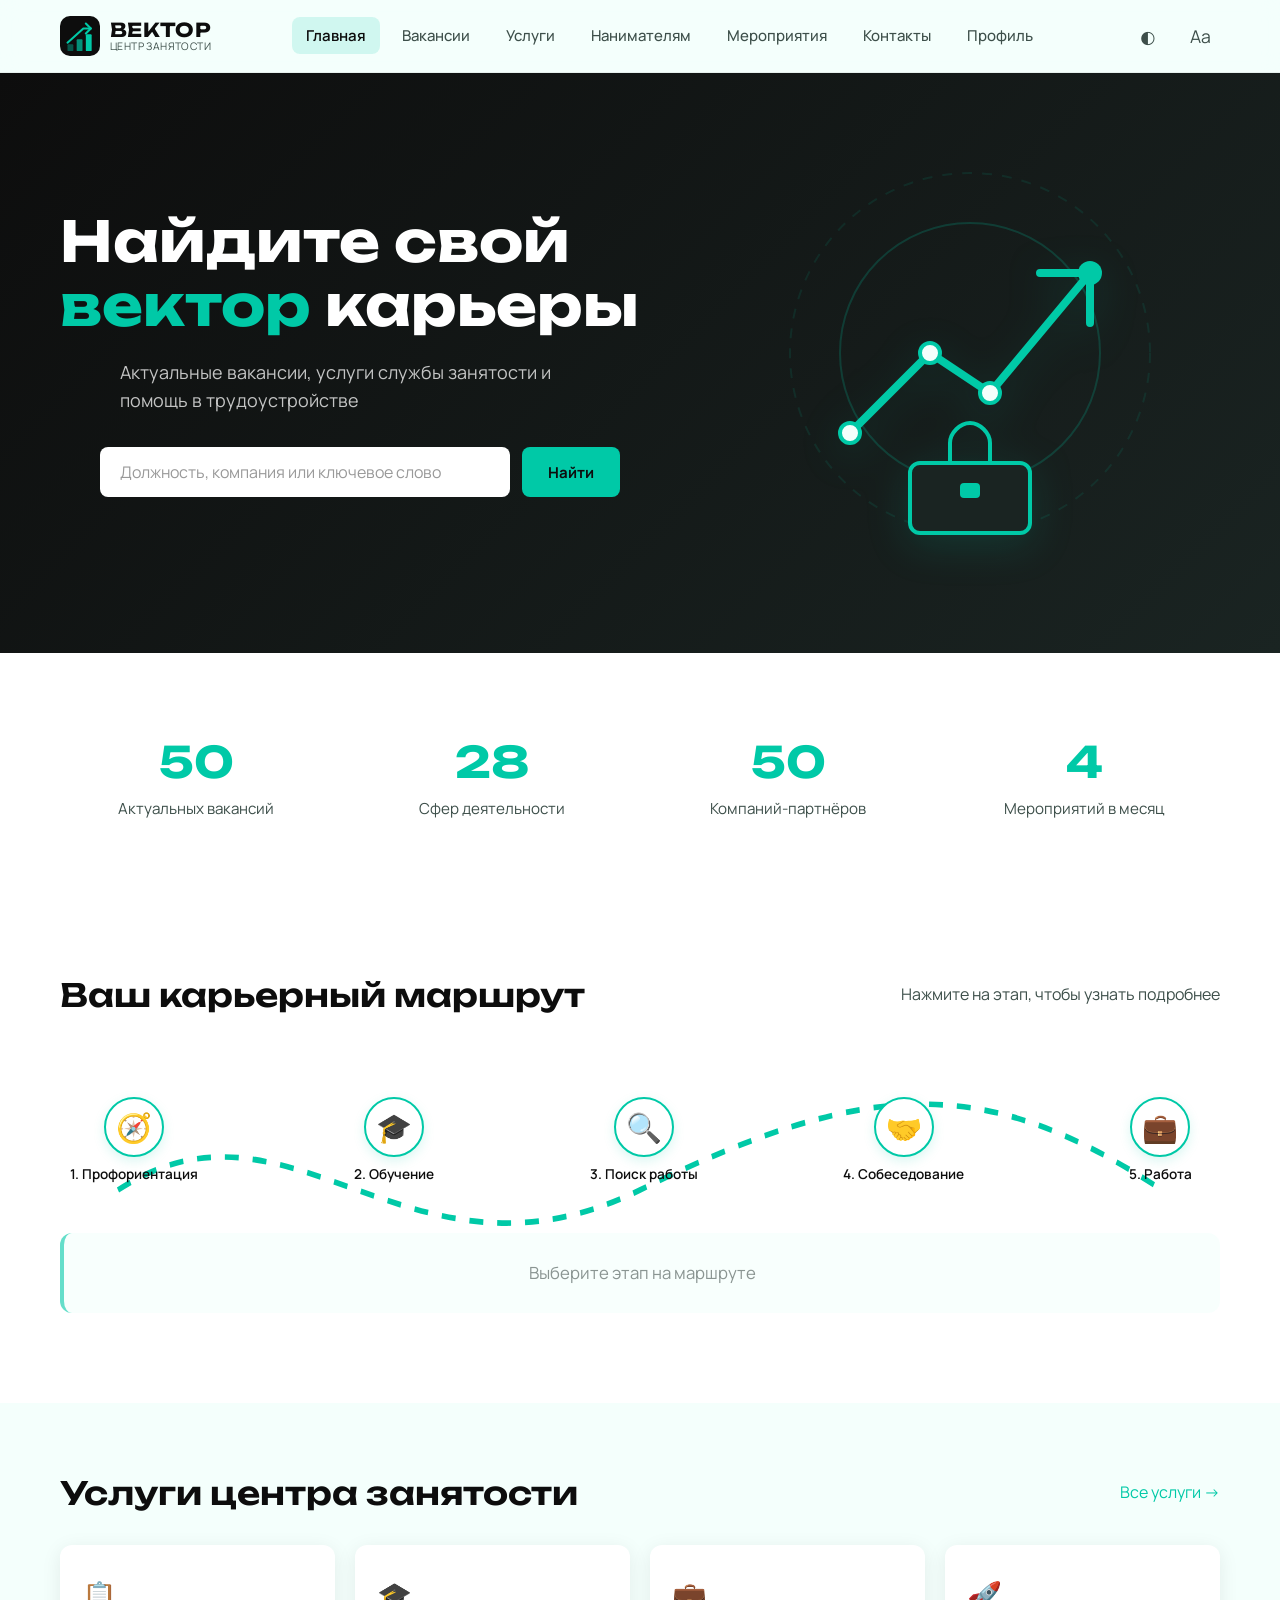
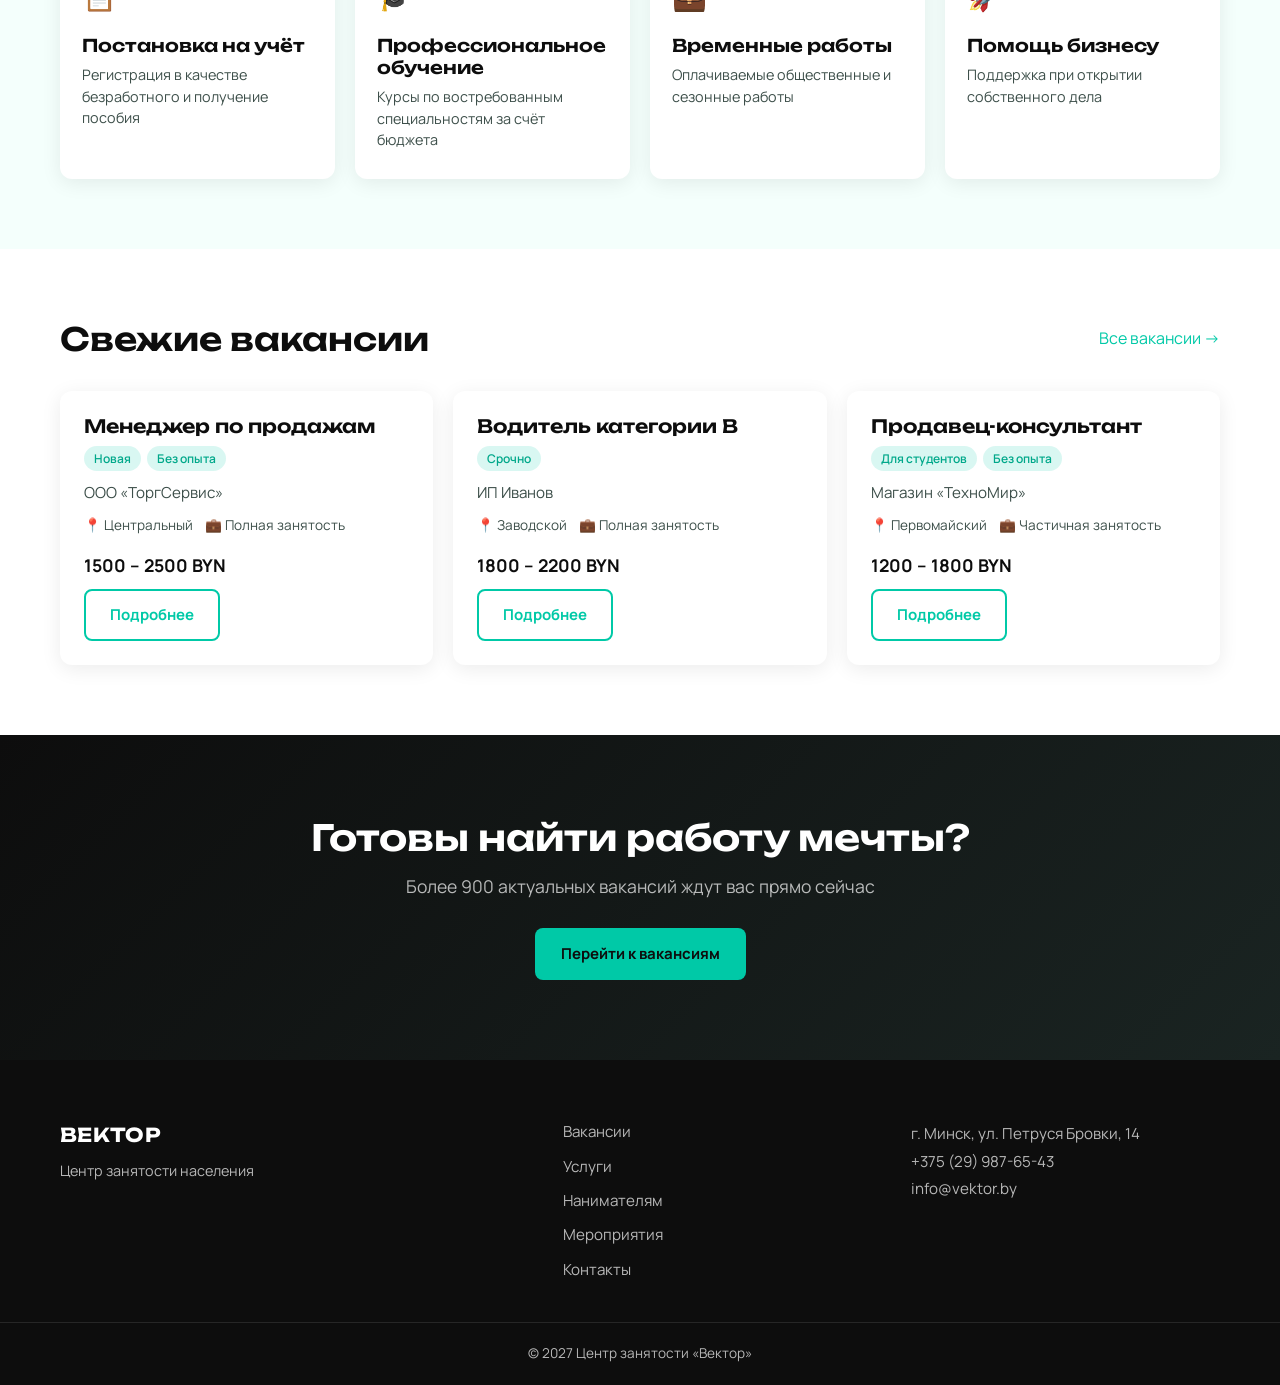
==== vector-site/index.html @ 2a785c39 "Об" ====
<!DOCTYPE html>
<html lang="ru">
<head>
  <meta charset="UTF-8">
  <meta name="viewport" content="width=device-width, initial-scale=1.0">
  <meta name="description" content="Центр занятости «Вектор» — поиск работы, услуги службы занятости, мероприятия">
  <title>Вектор — Центр занятости</title>

  <!-- Шрифты -->
  <link rel="preconnect" href="https://fonts.googleapis.com">
  <link rel="preconnect" href="https://fonts.gstatic.com" crossorigin>
  <link href="https://fonts.googleapis.com/css2?family=Manrope:wght@400;500;600;700&family=Unbounded:wght@500;600;700&display=swap" rel="stylesheet">

  <!-- Стили -->
  <link rel="stylesheet" href="../css/styles.css">

  <!-- Фавикон -->
  <link rel="icon" href="../images/favicon.svg" type="image/svg+xml">
</head>
<body>

  <!-- ===================== ШАПКА ===================== -->
  <header class="header" id="header">
    <div class="container header__inner">
      <a href="index.html" class="logo">
        <img src="../images/logo.svg" alt="Логотип центра занятости Вектор" width="40" height="40">
        <span class="logo__text">
          <span class="logo__name">ВЕКТОР</span>
          <span class="logo__desc">Центр занятости</span>
        </span>
      </a>

      <nav class="nav" id="nav">
        <ul class="nav__list">
          <li><a href="index.html" class="nav__link nav__link--active">Главная</a></li>
          <li><a href="vacancies.html" class="nav__link">Вакансии</a></li>
          <li><a href="services.html" class="nav__link">Услуги</a></li>
          <li><a href="employers.html" class="nav__link">Нанимателям</a></li>
          <li><a href="events.html" class="nav__link">Мероприятия</a></li>
          <li><a href="contacts.html" class="nav__link">Контакты</a></li>
          <li><a href="profile.html" class="nav__link">Профиль</a></li>
        </ul>
      </nav>

      <div class="header__actions">
        <button class="theme-toggle" id="themeToggle" aria-label="Переключить тему" title="Тема">
          <span class="theme-toggle__icon">◐</span>
        </button>
        <button class="a11y-toggle" id="a11yToggle" aria-label="Режим для слабовидящих" title="Для слабовидящих">
          <span>Аа</span>
        </button>
        <button class="burger" id="burger" aria-label="Открыть меню">
          <span></span><span></span><span></span>
        </button>
      </div>
    </div>
  </header>

  <!-- ===================== ГЛАВНЫЙ КОНТЕНТ ===================== -->
  <main>

    <!-- Первый экран -->
    <section class="hero">
      <div class="container hero__inner">
        <div class="hero__content">
          <h1 class="hero__title">Найдите свой<br><span class="hero__accent">вектор</span> карьеры</h1>
          <p class="hero__subtitle">Актуальные вакансии, услуги службы занятости и помощь в трудоустройстве</p>

          <form class="search-form" action="vacancies.html" method="get">
            <input 
              type="search" 
              name="q" 
              class="search-form__input" 
              placeholder="Должность, компания или ключевое слово"
              aria-label="Поиск вакансий"
            >
            <button type="submit" class="btn btn--primary search-form__btn">Найти</button>
          </form>
        </div>

         <div class="hero__visual">
          <svg class="hero__svg" viewBox="0 0 400 400" fill="none" xmlns="http://www.w3.org/2000/svg">
            <!-- Фоновая сетка (круги) -->
            <circle cx="200" cy="200" r="180" stroke="rgba(0, 201, 167, 0.1)" stroke-width="2" stroke-dasharray="10 10"/>
            <circle cx="200" cy="200" r="130" stroke="rgba(0, 201, 167, 0.2)" stroke-width="2"/>
            
            <!-- Стрелка карьерного роста -->
            <path class="hero__svg-line" d="M80 280 L160 200 L220 240 L320 120" stroke="#00C9A7" stroke-width="8" stroke-linecap="round" stroke-linejoin="round"/>
            
            <!-- Острие стрелки -->
            <path d="M270 120 L320 120 L320 170" stroke="#00C9A7" stroke-width="8" stroke-linecap="round" stroke-linejoin="round"/>
            
            <!-- Точки на графике -->
            <circle cx="80" cy="280" r="10" fill="#F4FFFC" stroke="#00C9A7" stroke-width="4"/>
            <circle cx="160" cy="200" r="10" fill="#F4FFFC" stroke="#00C9A7" stroke-width="4"/>
            <circle cx="220" cy="240" r="10" fill="#F4FFFC" stroke="#00C9A7" stroke-width="4"/>
            <circle cx="320" cy="120" r="12" fill="#00C9A7" class="hero__svg-pulse"/>

            <!-- Иконка портфеля (символ работы) -->
            <rect x="140" y="310" width="120" height="70" rx="10" fill="#1A2422" stroke="#00C9A7" stroke-width="4"/>
            <path d="M180 310 V290 C180 280 190 270 200 270 C210 270 220 280 220 290 V310" stroke="#00C9A7" stroke-width="4" stroke-linecap="round"/>
            <rect x="190" y="330" width="20" height="15" rx="4" fill="#00C9A7"/>
          </svg>
        </div>
      </div>
    </section>

        <!-- Счётчики -->
    <section class="stats">
      <div class="container">
        <div class="stats__grid">
          <div class="stats__item">
            <span class="stats__number" data-target="900">0</span>
            <span class="stats__label">Актуальных вакансий</span>
          </div>
          <div class="stats__item">
            <span class="stats__number" data-target="35">0</span>
            <span class="stats__label">Сфер деятельности</span>
          </div>
          <div class="stats__item">
            <span class="stats__number" data-target="250">0</span>
            <span class="stats__label">Компаний-партнёров</span>
          </div>
          <div class="stats__item">
            <span class="stats__number" data-target="12">0</span>
            <span class="stats__label">Мероприятий в месяц</span>
          </div>
        </div>
      </div>
    </section>

    <!-- ИНТЕРАКТИВНЫЙ КАРЬЕРНЫЙ МАРШРУТ -->
    <section class="career-path">
      <div class="container">
        <div class="section-header">
          <h2 class="section-title">Ваш карьерный маршрут</h2>
          <p class="section-subtitle">Нажмите на этап, чтобы узнать подробнее</p>
        </div>

        <div class="career-path__wrap">
          <!-- SVG-линия маршрута -->
          <svg class="career-path__svg" viewBox="0 0 1000 200" preserveAspectRatio="none">
            <path class="career-path__line" d="M 50 100 C 200 20, 300 180, 500 100 S 800 20, 950 100" 
                  stroke="#00C9A7" stroke-width="4" stroke-dasharray="12 12" fill="none"/>
          </svg>

          <!-- Этапы (кнопки) -->
          <div class="career-path__steps">
            <button class="career-step" data-step="1" data-text="Определите свои сильные стороны с помощью профессиональных консультантов.">
              <span class="career-step__icon">🧭</span>
              <span class="career-step__label">1. Профориентация</span>
            </button>
            
            <button class="career-step" data-step="2" data-text="Пройдите бесплатное обучение по востребованной профессии.">
              <span class="career-step__icon">🎓</span>
              <span class="career-step__label">2. Обучение</span>
            </button>
            
            <button class="career-step" data-step="3" data-text="Найдите подходящую вакансию и откликнитесь в один клик.">
              <span class="career-step__icon">🔍</span>
              <span class="career-step__label">3. Поиск работы</span>
            </button>
            
            <button class="career-step" data-step="4" data-text="Подготовьтесь к собеседованию с нашими специалистами.">
              <span class="career-step__icon">🤝</span>
              <span class="career-step__label">4. Собеседование</span>
            </button>
            
            <button class="career-step" data-step="5" data-text="Поздравляем! Вы успешно трудоустроены.">
              <span class="career-step__icon">💼</span>
              <span class="career-step__label">5. Работа</span>
            </button>
          </div>

          <!-- Блок подсказки -->
          <div class="career-path__tooltip" id="careerTooltip">
            <p class="career-path__tooltip-text">Выберите этап на маршруте</p>
          </div>
        </div>
      </div>
    </section>

    <!-- Услуги -->
    <section class="services-preview">
      <div class="container">
        <div class="section-header">
          <h2 class="section-title">Услуги центра занятости</h2>
          <a href="services.html" class="section-link">Все услуги →</a>
        </div>

        <div class="services-preview__grid">
          <article class="service-card">
            <div class="service-card__icon">📋</div>
            <h3 class="service-card__title">Постановка на учёт</h3>
            <p class="service-card__text">Регистрация в качестве безработного и получение пособия</p>
          </article>

          <article class="service-card">
            <div class="service-card__icon">🎓</div>
            <h3 class="service-card__title">Профессиональное обучение</h3>
            <p class="service-card__text">Курсы по востребованным специальностям за счёт бюджета</p>
          </article>

          <article class="service-card">
            <div class="service-card__icon">💼</div>
            <h3 class="service-card__title">Временные работы</h3>
            <p class="service-card__text">Оплачиваемые общественные и сезонные работы</p>
          </article>

          <article class="service-card">
            <div class="service-card__icon">🚀</div>
            <h3 class="service-card__title">Помощь бизнесу</h3>
            <p class="service-card__text">Поддержка при открытии собственного дела</p>
          </article>
        </div>
      </div>
    </section>

    <!-- Свежие вакансии -->
    <section class="vacancies-preview">
      <div class="container">
        <div class="section-header">
          <h2 class="section-title">Свежие вакансии</h2>
          <a href="vacancies.html" class="section-link">Все вакансии →</a>
        </div>

        <div class="vacancies-preview__grid" id="latestVacancies">
          <p class="vacancies-preview__loading">Загрузка вакансий...</p>
        </div>
      </div>
    </section>

        <!-- Призыв к действию -->
    <section class="cta">
      <div class="container cta__inner">
        <h2 class="cta__title">Готовы найти работу мечты?</h2>
        <p class="cta__text">Более 900 актуальных вакансий ждут вас прямо сейчас</p>
        <a href="vacancies.html" class="btn btn--primary">Перейти к вакансиям</a>
      </div>
    </section>

  </main>

  <!-- ===================== ПОДВАЛ ===================== -->
  <footer class="footer">
    <div class="container footer__inner">
      <div class="footer__brand">
        <a href="index.html" class="logo logo--footer">
          <span class="logo__name">ВЕКТОР</span>
        </a>
        <p class="footer__text">Центр занятости населения</p>
      </div>

      <div class="footer__nav">
        <a href="vacancies.html">Вакансии</a>
        <a href="services.html">Услуги</a>
        <a href="employers.html">Нанимателям</a>
        <a href="events.html">Мероприятия</a>
        <a href="contacts.html">Контакты</a>
      </div>

      <div class="footer__contacts">
        <p>г. Минск, ул. Петруся Бровки, 14</p>
        <p>+375 (29) 987-65-43</p>
        <p>info@vektor.by</p>
      </div>
    </div>
    <div class="footer__bottom">
      <div class="container">
        <p>© 2027 Центр занятости «Вектор»</p>
      </div>
    </div>
  </footer>

  <script src="../js/theme.js"></script>
  <script src="../js/main.js"></script>
</body>
</html>
---- css/styles.css ----
*,
*::before,
*::after {
  box-sizing: border-box;
  margin: 0;
  padding: 0;
}

html {
  font-size: 16px;
  scroll-behavior: smooth;
}
html[data-a11y=true] {
  font-size: 18px;
}

body {
  font-family: "Manrope", system-ui, -apple-system, sans-serif;
  font-size: 1rem;
  line-height: 1.6;
  color: #0D0D0D;
  background-color: #F4FFFC;
  min-height: 100vh;
  transition: background-color 0.25s ease, color 0.25s ease;
}

img,
svg {
  max-width: 100%;
  display: block;
}

a {
  color: #00C9A7;
  text-decoration: none;
  transition: color 0.25s ease;
}
a:hover {
  color: #00A88A;
}

ul, ol {
  list-style: none;
}

button {
  font-family: inherit;
  cursor: pointer;
  border: none;
  background: none;
}

input,
textarea,
select {
  font-family: inherit;
  font-size: 1rem;
}

h1, h2, h3, h4 {
  font-family: "Unbounded", system-ui, sans-serif;
  line-height: 1.25;
  font-weight: 600;
}

.container {
  width: 100%;
  max-width: 1200px;
  margin: 0 auto;
  padding: 0 20px;
}

.visually-hidden {
  position: absolute;
  width: 1px;
  height: 1px;
  padding: 0;
  margin: -1px;
  overflow: hidden;
  clip: rect(0, 0, 0, 0);
  white-space: nowrap;
  border: 0;
}

.container {
  width: 100%;
  max-width: 1200px;
  margin: 0 auto;
  padding: 0 20px;
}

.section-header {
  display: flex;
  justify-content: space-between;
  align-items: center;
  margin-bottom: 32px;
  gap: 16px;
  flex-wrap: wrap;
}

.section-title {
  font-size: clamp(1.5rem, 1.2rem + 1vw, 2rem);
  font-weight: 600;
}

.section-subtitle {
  color: #3D4F4A;
  font-size: 1rem;
}

.stats__grid {
  display: grid;
  grid-template-columns: repeat(4, 1fr);
  gap: 24px;
}

.services-preview__grid {
  display: grid;
  grid-template-columns: repeat(4, 1fr);
  gap: 20px;
}

.vacancies-preview__grid {
  display: grid;
  grid-template-columns: repeat(3, 1fr);
  gap: 20px;
}

.vacancies-page__layout {
  display: grid;
  grid-template-columns: 280px 1fr;
  gap: 40px;
  align-items: start;
}

.vacancies-list__grid {
  display: grid;
  grid-template-columns: 1fr;
  gap: 16px;
}

.employers-page__grid {
  display: grid;
  grid-template-columns: 1fr 1fr;
  gap: 50px;
  align-items: start;
}

.events-grid {
  display: grid;
  grid-template-columns: repeat(auto-fill, minmax(320px, 1fr));
  gap: 20px;
}

.contacts-page__grid {
  display: grid;
  grid-template-columns: 1fr 1fr;
  gap: 50px;
  align-items: start;
  margin-bottom: 60px;
}

.hero__inner {
  display: grid;
  grid-template-columns: 1.2fr 1fr;
  gap: 60px;
  align-items: center;
}

.footer__inner {
  display: grid;
  grid-template-columns: 1.5fr 1fr 1fr;
  gap: 40px;
  padding-bottom: 40px;
}

@media (max-width: 1023px) {
  .hero__inner {
    grid-template-columns: 1fr;
    text-align: center;
  }
  .footer__inner {
    grid-template-columns: 1fr;
    gap: 30px;
  }
  .stats__grid {
    grid-template-columns: repeat(2, 1fr);
  }
  .services-preview__grid {
    grid-template-columns: repeat(2, 1fr);
  }
  .vacancies-preview__grid {
    grid-template-columns: 1fr;
  }
  .vacancies-page__layout {
    grid-template-columns: 1fr;
  }
  .employers-page__grid {
    grid-template-columns: 1fr;
  }
  .contacts-page__grid {
    grid-template-columns: 1fr;
    gap: 40px;
  }
}
@media (max-width: 479px) {
  .stats__grid {
    grid-template-columns: 1fr;
  }
  .services-preview__grid {
    grid-template-columns: 1fr;
  }
}
.btn {
  display: inline-flex;
  align-items: center;
  justify-content: center;
  gap: 8px;
  padding: 12px 24px;
  font-weight: 700;
  font-size: 0.9375rem;
  border-radius: 8px;
  transition: all 0.25s ease;
  cursor: pointer;
  border: 2px solid transparent;
}
.btn--primary {
  background-color: #00C9A7;
  color: #0D0D0D;
}
.btn--primary:hover {
  background-color: #00A88A;
  transform: translateY(-2px);
  box-shadow: 0 6px 16px rgba(0, 201, 167, 0.3);
}
.btn--secondary {
  background-color: transparent;
  border-color: #00C9A7;
  color: #00C9A7;
}
.btn--secondary:hover {
  background-color: #00C9A7;
  color: #0D0D0D;
}

.logo {
  display: flex;
  align-items: center;
  gap: 10px;
  color: inherit;
  text-decoration: none;
}
.logo img {
  width: 40px;
  height: 40px;
  flex-shrink: 0;
}
.logo__text {
  display: flex;
  flex-direction: column;
  line-height: 1.15;
}
.logo__name {
  font-family: "Unbounded", system-ui, sans-serif;
  font-weight: 700;
  font-size: 1.2rem;
  letter-spacing: 0.3px;
  color: #0D0D0D;
}
.logo__desc {
  font-size: 0.65rem;
  color: #3D4F4A;
  text-transform: uppercase;
  letter-spacing: 0.4px;
}
.logo--footer .logo__name {
  color: #FFFFFF;
}

.header {
  position: sticky;
  top: 0;
  z-index: 100;
  background-color: rgba(244, 255, 252, 0.92);
  backdrop-filter: blur(12px);
  border-bottom: 1px solid rgba(0, 0, 0, 0.06);
  transition: background-color 0.25s ease;
}
.header__inner {
  display: flex;
  align-items: center;
  justify-content: space-between;
  height: 72px;
  gap: 24px;
}
.header__actions {
  display: flex;
  align-items: center;
  gap: 12px;
}

.nav__list {
  display: flex;
  gap: 8px;
}
.nav__link {
  padding: 8px 14px;
  font-weight: 500;
  font-size: 0.9375rem;
  color: #3D4F4A;
  border-radius: 8px;
  transition: all 0.25s ease;
}
.nav__link:hover {
  color: #0D0D0D;
  background-color: rgba(0, 201, 167, 0.1);
}
.nav__link--active {
  color: #0D0D0D;
  font-weight: 600;
  background-color: rgba(0, 201, 167, 0.15);
}

.theme-toggle,
.a11y-toggle {
  width: 40px;
  height: 40px;
  display: flex;
  align-items: center;
  justify-content: center;
  border-radius: 50%;
  font-size: 1.1rem;
  color: #3D4F4A;
  transition: all 0.25s ease;
}
.theme-toggle:hover,
.a11y-toggle:hover {
  background-color: rgba(0, 201, 167, 0.15);
  color: #0D0D0D;
}

.a11y-toggle--active {
  background-color: #00C9A7;
  color: #0D0D0D;
}

.burger {
  display: none;
  flex-direction: column;
  justify-content: center;
  gap: 5px;
  width: 40px;
  height: 40px;
  padding: 8px;
}
.burger span {
  display: block;
  height: 2px;
  background-color: #0D0D0D;
  border-radius: 2px;
  transition: all 0.25s ease;
}
.burger--active span:nth-child(1) {
  transform: translateY(7px) rotate(45deg);
}
.burger--active span:nth-child(2) {
  opacity: 0;
}
.burger--active span:nth-child(3) {
  transform: translateY(-7px) rotate(-45deg);
}

.hero {
  background: linear-gradient(135deg, #0D0D0D 0%, #1a2422 100%);
  color: #FFFFFF;
  padding: 80px 0 100px;
  min-height: 520px;
  display: flex;
  align-items: center;
}
.hero__title {
  font-size: clamp(2.2rem, 1.2rem + 3vw, 3.5rem);
  font-weight: 700;
  line-height: 1.15;
  margin-bottom: 20px;
}
.hero__accent {
  color: #00C9A7;
}
.hero__subtitle {
  font-size: 1.125rem;
  color: rgba(255, 255, 255, 0.75);
  margin-bottom: 32px;
  max-width: 480px;
  margin-left: auto;
  margin-right: auto;
}
.hero__visual {
  display: flex;
  justify-content: center;
  align-items: center;
}
.hero__placeholder {
  width: 280px;
  height: 280px;
  border: 2px dashed rgba(0, 201, 167, 0.4);
  border-radius: 24px;
  display: flex;
  align-items: center;
  justify-content: center;
  color: #00C9A7;
  font-family: "Unbounded", system-ui, sans-serif;
  font-size: 1.5rem;
}
.hero__visual {
  display: flex;
  justify-content: center;
  align-items: center;
}
.hero__svg {
  width: 100%;
  max-width: 400px;
  height: auto;
  filter: drop-shadow(0 10px 20px rgba(0, 201, 167, 0.15));
}
.hero__svg-line {
  stroke-dasharray: 500;
  stroke-dashoffset: 500;
  animation: drawLine 2s ease-out forwards;
}
@keyframes drawLine {
  to {
    stroke-dashoffset: 0;
  }
}
.hero__svg-pulse {
  animation: pulseDot 2s infinite;
}
@keyframes pulseDot {
  0% {
    transform: scale(1);
    opacity: 1;
  }
  50% {
    transform: scale(1.5);
    opacity: 0.5;
  }
  100% {
    transform: scale(1);
    opacity: 1;
  }
}

.search-form {
  display: flex;
  gap: 12px;
  max-width: 520px;
  margin: 0 auto;
}
.search-form__input {
  flex: 1;
  padding: 14px 20px;
  border: none;
  border-radius: 8px;
  font-size: 1rem;
  background: #FFFFFF;
  color: #0D0D0D;
}
.search-form__input::-moz-placeholder {
  color: #999;
}
.search-form__input::placeholder {
  color: #999;
}
.search-form__input:focus {
  outline: 3px solid #00C9A7;
  outline-offset: 2px;
}
.search-form__btn {
  flex-shrink: 0;
}

.stats {
  padding: 60px 0;
  background: #FFFFFF;
}
.stats__item {
  text-align: center;
  padding: 24px 16px;
}
.stats__number {
  display: block;
  font-family: "Unbounded", system-ui, sans-serif;
  font-size: clamp(2rem, 1.5rem + 1.5vw, 2.75rem);
  font-weight: 700;
  color: #00C9A7;
  line-height: 1.2;
}
.stats__label {
  display: block;
  margin-top: 8px;
  font-size: 0.95rem;
  color: #3D4F4A;
}

.career-path {
  padding: 70px 0;
  background: #FFFFFF;
}
.career-path__wrap {
  position: relative;
  padding: 40px 0 20px;
}
.career-path__svg {
  position: absolute;
  top: 0;
  left: 0;
  width: 100%;
  height: 100%;
  z-index: 1;
  pointer-events: none;
}
.career-path__line {
  stroke-dasharray: 12 12;
  animation: dash 20s linear infinite;
}
@keyframes dash {
  to {
    stroke-dashoffset: -1000;
  }
}
.career-path__steps {
  display: flex;
  justify-content: space-between;
  align-items: center;
  position: relative;
  z-index: 2;
  gap: 10px;
}
.career-path__tooltip {
  margin-top: 40px;
  text-align: center;
  padding: 20px;
  background: #F4FFFC;
  border-radius: 12px;
  border-left: 4px solid #00C9A7;
  min-height: 80px;
  display: flex;
  align-items: center;
  justify-content: center;
  transition: all 0.25s ease;
  opacity: 0.6;
}
.career-path__tooltip--visible {
  opacity: 1;
  background: rgba(0, 201, 167, 0.1);
  border-left-color: #00A88A;
}
.career-path__tooltip-text {
  font-size: 1.05rem;
  color: #3D4F4A;
  max-width: 600px;
  margin: 0 auto;
}

.career-step {
  display: flex;
  flex-direction: column;
  align-items: center;
  gap: 8px;
  background: transparent;
  border: none;
  cursor: pointer;
  transition: transform 0.25s ease;
  padding: 10px;
  border-radius: 12px;
  min-width: 120px;
}
.career-step:hover {
  transform: translateY(-5px);
}
.career-step__icon {
  width: 60px;
  height: 60px;
  display: flex;
  align-items: center;
  justify-content: center;
  font-size: 1.8rem;
  background: #FFFFFF;
  border: 2px solid #00C9A7;
  border-radius: 50%;
  transition: all 0.25s ease;
  box-shadow: 0 4px 12px rgba(0, 201, 167, 0.15);
}
.career-step__label {
  font-size: 0.85rem;
  font-weight: 600;
  color: #0D0D0D;
  text-align: center;
  transition: color 0.25s ease;
}
.career-step--active .career-step__icon {
  background: #00C9A7;
  color: #0D0D0D;
  transform: scale(1.1);
  box-shadow: 0 6px 20px rgba(0, 201, 167, 0.4);
}
.career-step--active .career-step__label {
  color: #00A88A;
}

.services-preview {
  padding: 70px 0;
}

.service-card {
  background: #FFFFFF;
  border-radius: 12px;
  padding: 28px 22px;
  box-shadow: 0 4px 20px rgba(0, 0, 0, 0.08);
  transition: transform 0.25s ease, box-shadow 0.25s ease;
}
.service-card:hover {
  transform: translateY(-4px);
  box-shadow: 0 12px 28px rgba(0, 0, 0, 0.1);
}
.service-card__icon {
  font-size: 1.75rem;
  margin-bottom: 16px;
}
.service-card__title {
  font-size: 1.1rem;
  margin-bottom: 8px;
}
.service-card__text {
  font-size: 0.9rem;
  color: #3D4F4A;
  line-height: 1.5;
}

.vacancies-preview {
  padding: 70px 0;
  background: #FFFFFF;
}

.vacancies-preview__loading {
  grid-column: 1/-1;
  text-align: center;
  color: #3D4F4A;
  padding: 40px 0;
}

.cta {
  padding: 80px 0;
  background: linear-gradient(135deg, #0D0D0D 0%, #1a2422 100%);
  color: #FFFFFF;
  text-align: center;
}
.cta__title {
  font-size: clamp(1.6rem, 1.2rem + 1.5vw, 2.25rem);
  margin-bottom: 12px;
}
.cta__text {
  color: rgba(255, 255, 255, 0.7);
  margin-bottom: 28px;
  font-size: 1.1rem;
}

.footer {
  background-color: #0D0D0D;
  color: rgba(255, 255, 255, 0.7);
  padding-top: 60px;
}
.footer__text {
  margin-top: 8px;
  font-size: 0.9rem;
}
.footer__nav {
  display: flex;
  flex-direction: column;
  gap: 10px;
}
.footer__nav a {
  color: rgba(255, 255, 255, 0.7);
  font-size: 0.95rem;
}
.footer__nav a:hover {
  color: #00C9A7;
}
.footer__contacts {
  font-size: 0.95rem;
  line-height: 1.8;
}
.footer__bottom {
  border-top: 1px solid rgba(255, 255, 255, 0.1);
  padding: 20px 0;
  font-size: 0.85rem;
  text-align: center;
}

.vacancy-card {
  background: #FFFFFF;
  border-radius: 12px;
  padding: 24px;
  box-shadow: 0 4px 20px rgba(0, 0, 0, 0.08);
  display: flex;
  flex-direction: column;
  gap: 10px;
  transition: transform 0.25s ease, box-shadow 0.25s ease;
}
.vacancy-card:hover {
  transform: translateY(-4px);
  box-shadow: 0 12px 28px rgba(0, 0, 0, 0.1);
}
.vacancy-card__header {
  display: flex;
  flex-direction: column;
  gap: 8px;
}
.vacancy-card__title {
  font-size: 1.15rem;
  font-weight: 600;
}
.vacancy-card__tags {
  display: flex;
  flex-wrap: wrap;
  gap: 6px;
}
.vacancy-card__info {
  display: flex;
  gap: 12px;
  align-items: center;
}
.vacancy-card__fav-btn {
  font-size: 1.2rem;
  cursor: pointer;
  transition: transform 0.2s ease;
}
.vacancy-card__fav-btn:hover {
  transform: scale(1.2);
}
.vacancy-card__actions {
  margin-top: 12px;
  display: flex;
  gap: 10px;
}
.vacancy-card__apply {
  width: 100%;
}
.vacancy-card__tag {
  font-size: 0.75rem;
  font-weight: 600;
  padding: 3px 10px;
  border-radius: 20px;
  background: rgba(0, 201, 167, 0.15);
  color: #00A88A;
}
.vacancy-card__company {
  font-size: 0.95rem;
  color: #3D4F4A;
}
.vacancy-card__meta {
  display: flex;
  flex-wrap: wrap;
  gap: 12px;
  font-size: 0.85rem;
  color: #3D4F4A;
}
.vacancy-card__salary {
  font-weight: 700;
  font-size: 1.1rem;
  color: #0D0D0D;
  margin-top: 4px;
}
.vacancy-card__desc {
  font-size: 0.9rem;
  color: #3D4F4A;
  line-height: 1.5;
  margin-top: 4px;
}
.vacancy-card__btn {
  margin-top: auto;
  align-self: flex-start;
}
.vacancy-card__footer {
  display: flex;
  justify-content: space-between;
  align-items: center;
  margin-top: 12px;
  padding-top: 12px;
  border-top: 1px solid rgba(0, 0, 0, 0.05);
  font-size: 0.8rem;
  color: #3D4F4A;
}
.vacancy-card__date {
  font-weight: 500;
}
.vacancy-card__views {
  display: flex;
  align-items: center;
  gap: 4px;
}

.page-hero {
  background: linear-gradient(135deg, #0D0D0D 0%, #1a2422 100%);
  color: #FFFFFF;
  padding: 50px 0;
}
.page-hero__title {
  font-size: clamp(1.8rem, 1.3rem + 1.5vw, 2.5rem);
  margin-bottom: 8px;
}
.page-hero__subtitle {
  color: rgba(255, 255, 255, 0.7);
  font-size: 1.05rem;
}

.vacancies-page {
  padding: 50px 0 80px;
}

.filters {
  background: #FFFFFF;
  border-radius: 12px;
  padding: 24px;
  box-shadow: 0 4px 20px rgba(0, 0, 0, 0.08);
  position: sticky;
  top: 90px;
}
.filters__title {
  font-size: 1.15rem;
  margin-bottom: 20px;
}
.filters__group {
  margin-bottom: 18px;
}
.filters__label {
  display: block;
  font-size: 0.85rem;
  font-weight: 600;
  margin-bottom: 6px;
  color: #3D4F4A;
}
.filters__input, .filters__select {
  width: 100%;
  padding: 10px 14px;
  border: 1px solid #ddd;
  border-radius: 8px;
  background: #F4FFFC;
  color: #0D0D0D;
  transition: border-color 0.25s ease;
}
.filters__input:focus, .filters__select:focus {
  outline: none;
  border-color: #00C9A7;
}
.filters__reset {
  width: 100%;
  margin-top: 10px;
}

.vacancies-list__header {
  margin-bottom: 20px;
}

.vacancies-list__count {
  font-size: 0.95rem;
  color: #3D4F4A;
}

.services-page {
  padding: 50px 0 80px;
}

.service-accordion {
  background: #FFFFFF;
  border-radius: 12px;
  box-shadow: 0 4px 20px rgba(0, 0, 0, 0.08);
  margin-bottom: 16px;
  overflow: hidden;
}
.service-accordion__summary {
  display: grid;
  grid-template-columns: auto 1fr;
  grid-template-rows: auto auto;
  gap: 4px 16px;
  padding: 22px 24px;
  cursor: pointer;
  list-style: none;
  align-items: center;
}
.service-accordion__summary::-webkit-details-marker {
  display: none;
}
.service-accordion__icon {
  grid-row: 1/3;
  font-size: 1.8rem;
}
.service-accordion__title {
  font-family: "Unbounded", system-ui, sans-serif;
  font-weight: 600;
  font-size: 1.1rem;
}
.service-accordion__short {
  font-size: 0.9rem;
  color: #3D4F4A;
}
.service-accordion__body {
  padding: 0 24px 22px 70px;
  color: #3D4F4A;
  line-height: 1.6;
}
.service-accordion[open] {
  border: 1px solid rgba(0, 201, 167, 0.3);
}

.employers-page {
  padding: 50px 0 80px;
}

.steps {
  margin-top: 28px;
  display: flex;
  flex-direction: column;
  gap: 24px;
}
.steps__item {
  display: flex;
  gap: 16px;
  align-items: flex-start;
}
.steps__num {
  flex-shrink: 0;
  width: 36px;
  height: 36px;
  background: #00C9A7;
  color: #0D0D0D;
  font-weight: 700;
  font-size: 1rem;
  border-radius: 50%;
  display: flex;
  align-items: center;
  justify-content: center;
}
.steps h3 {
  font-size: 1.05rem;
  margin-bottom: 4px;
}
.steps p {
  font-size: 0.9rem;
  color: #3D4F4A;
}

.form {
  background: #FFFFFF;
  padding: 28px;
  border-radius: 12px;
  box-shadow: 0 4px 20px rgba(0, 0, 0, 0.08);
}
.form__group {
  margin-bottom: 18px;
}
.form__row {
  display: grid;
  grid-template-columns: 1fr 1fr;
  gap: 16px;
}
.form__label {
  display: block;
  font-size: 0.85rem;
  font-weight: 600;
  margin-bottom: 6px;
  color: #3D4F4A;
}
.form__input, .form__textarea {
  width: 100%;
  padding: 12px 14px;
  border: 1px solid #ddd;
  border-radius: 8px;
  background: #F4FFFC;
  color: #0D0D0D;
  transition: border-color 0.25s ease;
}
.form__input:focus, .form__textarea:focus {
  outline: none;
  border-color: #00C9A7;
}
.form__textarea {
  resize: vertical;
  min-height: 100px;
}
.form__submit {
  width: 100%;
  margin-top: 8px;
}
.form__note {
  margin-top: 12px;
  font-size: 0.8rem;
  color: #3D4F4A;
}

.form__error {
  display: block;
  margin-top: 5px;
  font-size: 0.8rem;
  color: #e74c3c;
}

.form__input--error {
  border-color: #e74c3c !important;
  background-color: #fdf2f2;
}

.events-page {
  padding: 50px 0 80px;
}

.events-filters {
  display: flex;
  align-items: center;
  gap: 16px;
  margin-bottom: 30px;
  background: #FFFFFF;
  padding: 16px 24px;
  border-radius: 12px;
  box-shadow: 0 4px 20px rgba(0, 0, 0, 0.08);
}
.events-filters .filters__label {
  margin-bottom: 0;
  white-space: nowrap;
}
.events-filters .filters__select {
  max-width: 300px;
}

.event-card {
  background: #FFFFFF;
  border-radius: 12px;
  padding: 24px;
  box-shadow: 0 4px 20px rgba(0, 0, 0, 0.08);
  display: flex;
  flex-direction: column;
  gap: 10px;
  transition: transform 0.25s ease, box-shadow 0.25s ease;
  border-left: 4px solid #00C9A7;
}
.event-card:hover {
  transform: translateY(-4px);
  box-shadow: 0 12px 28px rgba(0, 0, 0, 0.1);
}
.event-card__header {
  display: flex;
  justify-content: space-between;
  align-items: center;
  margin-bottom: 8px;
}
.event-card__type {
  font-size: 0.75rem;
  font-weight: 700;
  padding: 4px 12px;
  border-radius: 20px;
  background: rgba(0, 201, 167, 0.15);
  color: #00A88A;
  text-transform: uppercase;
  letter-spacing: 0.5px;
}
.event-card__date {
  font-size: 0.9rem;
  font-weight: 600;
  color: #0D0D0D;
}
.event-card__title {
  font-size: 1.15rem;
  font-weight: 600;
  line-height: 1.3;
  margin-bottom: 4px;
}
.event-card__time, .event-card__location {
  font-size: 0.9rem;
  color: #3D4F4A;
  display: flex;
  align-items: center;
  gap: 6px;
}
.event-card__desc {
  font-size: 0.9rem;
  color: #3D4F4A;
  margin-top: 8px;
  line-height: 1.5;
}

.contacts-page {
  padding: 50px 0 80px;
}

.work-status {
  display: inline-flex;
  align-items: center;
  gap: 10px;
  padding: 12px 20px;
  border-radius: 50px;
  border: 1px solid transparent;
  margin-bottom: 30px;
  font-weight: 600;
  font-size: 0.95rem;
  transition: all 0.25s ease;
}
.work-status__dot {
  width: 10px;
  height: 10px;
  border-radius: 50%;
  background-color: #999;
  transition: all 0.25s ease;
}

.contact-block {
  margin-bottom: 28px;
}
.contact-block h2 {
  font-size: 1.2rem;
  margin-bottom: 12px;
  color: #0D0D0D;
}
.contact-block p {
  margin-bottom: 6px;
  color: #3D4F4A;
}
.contact-block a {
  font-weight: 600;
}

.schedule-list {
  display: flex;
  flex-direction: column;
  gap: 8px;
}
.schedule-list li {
  display: flex;
  justify-content: space-between;
  max-width: 350px;
  padding-bottom: 8px;
  border-bottom: 1px dashed rgba(0, 0, 0, 0.1);
  color: #3D4F4A;
}
.schedule-list li span {
  font-weight: 500;
}

.contacts-form__desc {
  color: #3D4F4A;
  margin-bottom: 20px;
  font-size: 0.95rem;
}

.contacts-map {
  margin-top: 20px;
}
.contacts-map h2 {
  margin-bottom: 20px;
}
.contacts-map__wrap {
  border-radius: 12px;
  overflow: hidden;
  box-shadow: 0 4px 20px rgba(0, 0, 0, 0.08);
  border: 1px solid rgba(0, 0, 0, 0.05);
}
.contacts-map__wrap svg {
  width: 100%;
  height: auto;
  display: block;
}

@media (max-width: 1023px) {
  .nav {
    display: none;
  }
  .nav--open {
    display: flex !important;
    position: absolute;
    top: 72px;
    left: 0;
    right: 0;
    background-color: #FFFFFF;
    flex-direction: column;
    padding: 20px;
    box-shadow: 0 10px 20px rgba(0, 0, 0, 0.1);
    z-index: 99;
    border-bottom: 1px solid rgba(0, 0, 0, 0.05);
  }
  .nav--open .nav__list {
    flex-direction: column;
    gap: 12px;
  }
  .nav--open .nav__link {
    display: block;
    padding: 12px 16px;
    font-size: 1rem;
  }
  .burger {
    display: flex;
  }
  .hero__subtitle {
    margin-left: auto;
    margin-right: auto;
  }
  .search-form {
    margin: 0 auto;
  }
  .hero__visual {
    order: -1;
  }
  .filters {
    position: static;
  }
  .form__row {
    grid-template-columns: 1fr;
  }
}
@media (max-width: 767px) {
  .career-path__steps {
    flex-direction: column;
    gap: 20px;
  }
  .career-path__svg {
    display: none;
  }
  .career-step {
    flex-direction: row;
    width: 100%;
    justify-content: flex-start;
    gap: 16px;
    min-width: auto;
  }
  .career-step__label {
    text-align: left;
    font-size: 1rem;
  }
  .events-filters {
    flex-direction: column;
    align-items: stretch;
  }
  .events-filters .filters__select {
    max-width: 100%;
  }
}
@media (max-width: 479px) {
  .search-form {
    flex-direction: column;
  }
  .header__inner {
    height: 64px;
  }
}
.profile-page {
  padding: 50px 0 80px;
}

.profile-tabs {
  display: flex;
  gap: 10px;
  margin-bottom: 30px;
  border-bottom: 1px solid rgba(0, 0, 0, 0.1);
  padding-bottom: 10px;
}

.profile-tab {
  padding: 10px 20px;
  font-weight: 600;
  color: #3D4F4A;
  border-radius: 8px;
  transition: all 0.25s ease;
  background: transparent;
  border: none;
  cursor: pointer;
}
.profile-tab:hover {
  background: rgba(0, 201, 167, 0.1);
}
.profile-tab--active {
  background: #00C9A7;
  color: #0D0D0D;
}

.profile-content {
  display: flex;
  flex-direction: column;
  gap: 16px;
}

.profile-item {
  background: #FFFFFF;
  padding: 20px;
  border-radius: 12px;
  box-shadow: 0 4px 20px rgba(0, 0, 0, 0.08);
  display: flex;
  justify-content: space-between;
  align-items: center;
}
.profile-item h3 {
  font-size: 1.1rem;
  margin-bottom: 4px;
}
.profile-item p {
  font-size: 0.9rem;
  color: #3D4F4A;
}

.status {
  font-size: 0.8rem;
  font-weight: 600;
  padding: 4px 12px;
  border-radius: 20px;
}
.status--pending {
  background: rgba(255, 193, 7, 0.2);
  color: #d39e00;
}

.empty-state {
  text-align: center;
  padding: 40px;
  background: #FFFFFF;
  border-radius: 12px;
  color: #3D4F4A;
  box-shadow: 0 4px 20px rgba(0, 0, 0, 0.08);
}

.vacancy-card__info {
  display: flex;
  gap: 12px;
  align-items: center;
}
.vacancy-card__fav-btn {
  font-size: 1.2rem;
  cursor: pointer;
  transition: transform 0.2s ease;
}
.vacancy-card__fav-btn:hover {
  transform: scale(1.2);
}
.vacancy-card__actions {
  margin-top: 12px;
  display: flex;
  gap: 10px;
}
.vacancy-card__apply {
  width: 100%;
}

[data-theme=dark] .profile-item, [data-theme=dark] .empty-state {
  background: #1A1F1E;
}
[data-theme=dark] .profile-tabs {
  border-bottom-color: rgba(255, 255, 255, 0.1);
}

[data-theme=dark] body {
  background-color: #0D0D0D;
  color: #F4FFFC;
}
[data-theme=dark] .header {
  background-color: rgba(13, 13, 13, 0.95);
  border-bottom-color: rgba(255, 255, 255, 0.08);
}
[data-theme=dark] .logo__name {
  color: #FFFFFF;
}
[data-theme=dark] .logo__desc {
  color: rgba(255, 255, 255, 0.55);
}
[data-theme=dark] .nav__link {
  color: rgba(255, 255, 255, 0.7);
}
[data-theme=dark] .nav__link:hover {
  color: #FFFFFF;
  background-color: rgba(0, 201, 167, 0.15);
}
[data-theme=dark] .nav__link--active {
  color: #FFFFFF;
  background-color: rgba(0, 201, 167, 0.2);
}
[data-theme=dark] .theme-toggle,
[data-theme=dark] .a11y-toggle {
  color: rgba(255, 255, 255, 0.75);
}
[data-theme=dark] .theme-toggle:hover,
[data-theme=dark] .a11y-toggle:hover {
  color: #FFFFFF;
  background-color: rgba(0, 201, 167, 0.15);
}
[data-theme=dark] .burger span {
  background-color: #FFFFFF;
}
[data-theme=dark] .stats {
  background-color: #141414;
}
[data-theme=dark] .service-card {
  background-color: #1A1F1E;
  box-shadow: 0 4px 20px rgba(0, 0, 0, 0.3);
}
[data-theme=dark] .service-card__text {
  color: rgba(255, 255, 255, 0.65);
}
[data-theme=dark] .vacancies-preview {
  background-color: #141414;
}
[data-theme=dark] .footer {
  background-color: #080808;
}
[data-theme=dark] .stats__label {
  color: rgba(255, 255, 255, 0.65);
}
[data-theme=dark] .vacancy-card {
  background-color: #1A1F1E;
}
[data-theme=dark] .vacancy-card__salary {
  color: #F4FFFC;
}
[data-theme=dark] .vacancy-card__company,
[data-theme=dark] .vacancy-card__meta,
[data-theme=dark] .vacancy-card__desc {
  color: rgba(255, 255, 255, 0.6);
}
[data-theme=dark] .vacancy-card__footer {
  border-top-color: rgba(255, 255, 255, 0.1);
  color: rgba(255, 255, 255, 0.5);
}
[data-theme=dark] .filters {
  background-color: #1A1F1E;
}
[data-theme=dark] .filters__input,
[data-theme=dark] .filters__select {
  background-color: #0D0D0D;
  border-color: #333;
  color: #F4FFFC;
}
[data-theme=dark] .filters__label {
  color: rgba(255, 255, 255, 0.6);
}
[data-theme=dark] .vacancies-list__count {
  color: rgba(255, 255, 255, 0.6);
}
[data-theme=dark] .service-accordion {
  background-color: #1A1F1E;
}
[data-theme=dark] .service-accordion__short,
[data-theme=dark] .service-accordion__body {
  color: rgba(255, 255, 255, 0.65);
}
[data-theme=dark] .form {
  background-color: #1A1F1E;
}
[data-theme=dark] .form__input,
[data-theme=dark] .form__textarea {
  background-color: #0D0D0D;
  border-color: #333;
  color: #F4FFFC;
}
[data-theme=dark] .form__label,
[data-theme=dark] .steps p {
  color: rgba(255, 255, 255, 0.6);
}
[data-theme=dark] .form__input--error {
  background-color: #2c1a1a;
}
[data-theme=dark] .events-filters {
  background: #1A1F1E;
}
[data-theme=dark] .events-filters .filters__select {
  background-color: #0D0D0D;
  border-color: #333;
  color: #F4FFFC;
}
[data-theme=dark] .event-card {
  background: #1A1F1E;
}
[data-theme=dark] .event-card__date {
  color: #F4FFFC;
}
[data-theme=dark] .event-card__time, [data-theme=dark] .event-card__location, [data-theme=dark] .event-card__desc {
  color: rgba(255, 255, 255, 0.65);
}
[data-theme=dark] .contact-block h2 {
  color: #F4FFFC;
}
[data-theme=dark] .contact-block p,
[data-theme=dark] .contact-block .contacts-form__desc {
  color: rgba(255, 255, 255, 0.65);
}
[data-theme=dark] .schedule-list li {
  color: rgba(255, 255, 255, 0.65);
  border-bottom-color: rgba(255, 255, 255, 0.1);
}
[data-theme=dark] .contacts-map__wrap {
  border-color: rgba(255, 255, 255, 0.1);
}
[data-theme=dark] .contacts-map__wrap svg rect {
  fill: #1A1F1E;
}
[data-theme=dark] .contacts-map__wrap svg path[stroke="#fff"] {
  stroke: #2a2a2a;
}
[data-theme=dark] .contacts-map__wrap svg rect[fill="#c8e6c9"] {
  fill: #2a2a2a;
}
[data-theme=dark] .contacts-map__wrap svg text[fill="#777"] {
  fill: #888;
}
[data-theme=dark] .career-path {
  background: #0D0D0D;
}
[data-theme=dark] .career-path__tooltip {
  background: #1A1F1E;
}
[data-theme=dark] .career-path__tooltip--visible {
  background: rgba(0, 201, 167, 0.15);
}
[data-theme=dark] .career-path__tooltip-text {
  color: rgba(255, 255, 255, 0.8);
}
[data-theme=dark] .career-step__icon {
  background: #1A1F1E;
}
[data-theme=dark] .career-step__label {
  color: #FFFFFF;
}
[data-theme=dark] .nav--open {
  background-color: #1A1F1E;
  border-bottom-color: rgba(255, 255, 255, 0.08);
}
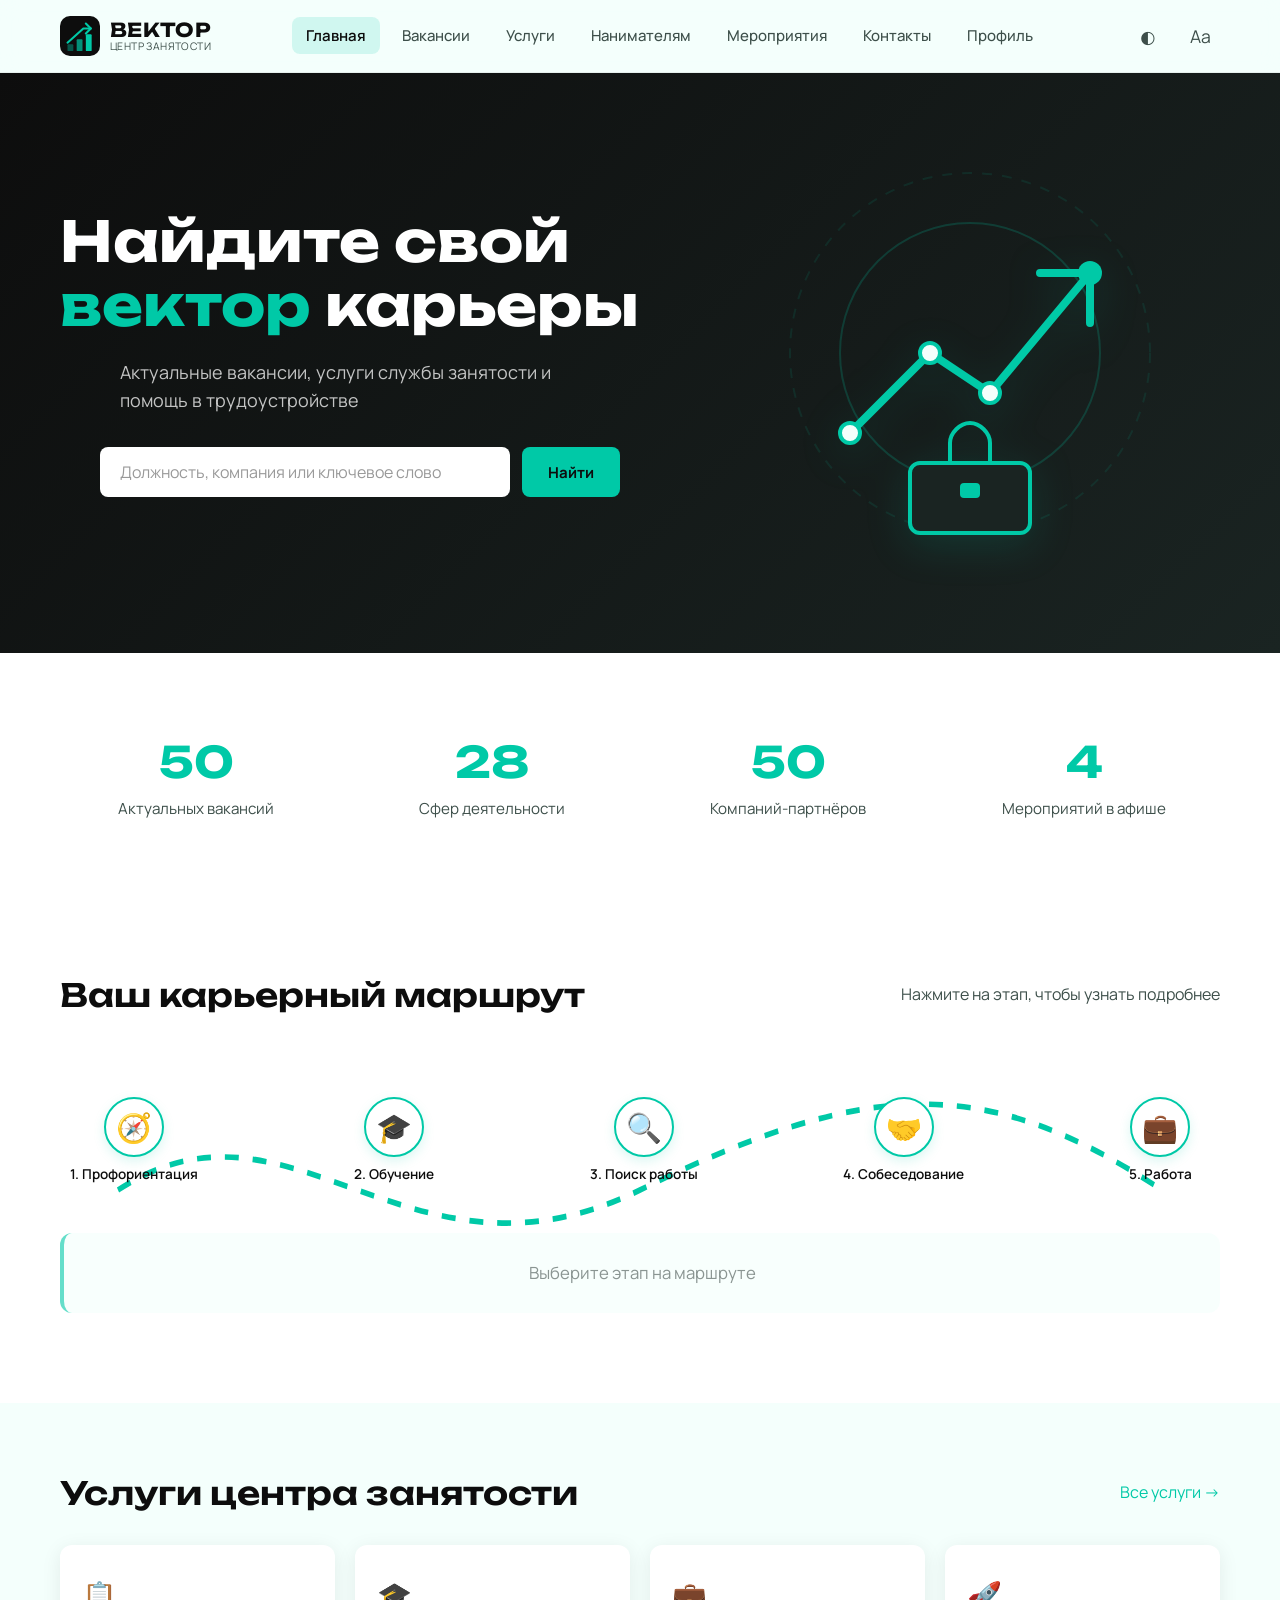
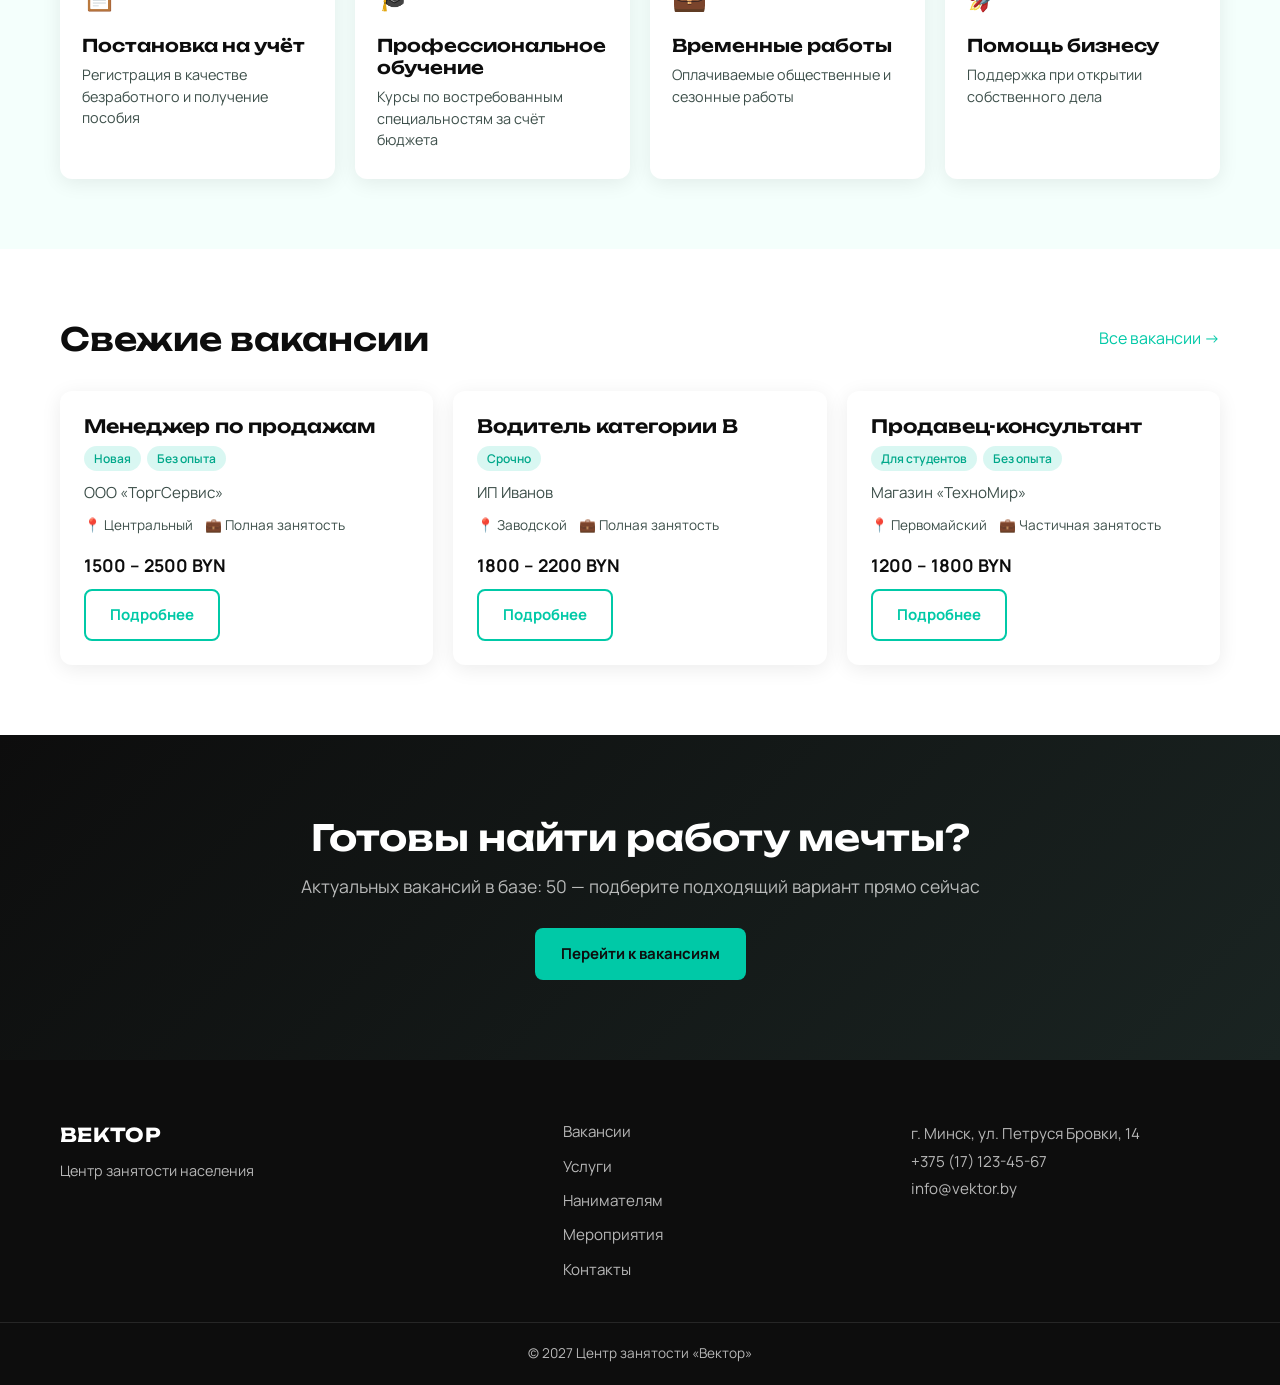
==== commit 043075cd: "обновление" ====
--- a/vector-site/index.html
+++ b/vector-site/index.html
@@ -6,20 +6,15 @@
   <meta name="description" content="Центр занятости «Вектор» — поиск работы, услуги службы занятости, мероприятия">
   <title>Вектор — Центр занятости</title>
 
-  <!-- Шрифты -->
   <link rel="preconnect" href="https://fonts.googleapis.com">
   <link rel="preconnect" href="https://fonts.gstatic.com" crossorigin>
   <link href="https://fonts.googleapis.com/css2?family=Manrope:wght@400;500;600;700&family=Unbounded:wght@500;600;700&display=swap" rel="stylesheet">
 
-  <!-- Стили -->
   <link rel="stylesheet" href="../css/styles.css">
-
-  <!-- Фавикон -->
   <link rel="icon" href="../images/favicon.svg" type="image/svg+xml">
 </head>
 <body>
 
-  <!-- ===================== ШАПКА ===================== -->
   <header class="header" id="header">
     <div class="container header__inner">
       <a href="index.html" class="logo">
@@ -30,7 +25,7 @@
         </span>
       </a>
 
-      <nav class="nav" id="nav">
+      <nav class="nav" id="nav" aria-label="Основная навигация">
         <ul class="nav__list">
           <li><a href="index.html" class="nav__link nav__link--active">Главная</a></li>
           <li><a href="vacancies.html" class="nav__link">Вакансии</a></li>
@@ -43,23 +38,20 @@
       </nav>
 
       <div class="header__actions">
-        <button class="theme-toggle" id="themeToggle" aria-label="Переключить тему" title="Тема">
-          <span class="theme-toggle__icon">◐</span>
+        <button type="button" class="theme-toggle" id="themeToggle" aria-label="Переключить тему" title="Тема">
+          <span class="theme-toggle__icon" aria-hidden="true">◐</span>
         </button>
-        <button class="a11y-toggle" id="a11yToggle" aria-label="Режим для слабовидящих" title="Для слабовидящих">
+        <button type="button" class="a11y-toggle" id="a11yToggle" aria-label="Режим для слабовидящих" title="Для слабовидящих">
           <span>Аа</span>
         </button>
-        <button class="burger" id="burger" aria-label="Открыть меню">
+        <button type="button" class="burger" id="burger" aria-label="Открыть меню">
           <span></span><span></span><span></span>
         </button>
       </div>
     </div>
   </header>
 
-  <!-- ===================== ГЛАВНЫЙ КОНТЕНТ ===================== -->
   <main>
-
-    <!-- Первый экран -->
     <section class="hero">
       <div class="container hero__inner">
         <div class="hero__content">
@@ -67,10 +59,10 @@
           <p class="hero__subtitle">Актуальные вакансии, услуги службы занятости и помощь в трудоустройстве</p>
 
           <form class="search-form" action="vacancies.html" method="get">
-            <input 
-              type="search" 
-              name="q" 
-              class="search-form__input" 
+            <input
+              type="search"
+              name="q"
+              class="search-form__input"
               placeholder="Должность, компания или ключевое слово"
               aria-label="Поиск вакансий"
             >
@@ -78,25 +70,19 @@
           </form>
         </div>
 
-         <div class="hero__visual">
-          <svg class="hero__svg" viewBox="0 0 400 400" fill="none" xmlns="http://www.w3.org/2000/svg">
-            <!-- Фоновая сетка (круги) -->
+        <div class="hero__visual">
+          <svg class="hero__svg" viewBox="0 0 400 400" fill="none" xmlns="http://www.w3.org/2000/svg" role="img" aria-label="График карьерного роста">
             <circle cx="200" cy="200" r="180" stroke="rgba(0, 201, 167, 0.1)" stroke-width="2" stroke-dasharray="10 10"/>
             <circle cx="200" cy="200" r="130" stroke="rgba(0, 201, 167, 0.2)" stroke-width="2"/>
-            
-            <!-- Стрелка карьерного роста -->
+
             <path class="hero__svg-line" d="M80 280 L160 200 L220 240 L320 120" stroke="#00C9A7" stroke-width="8" stroke-linecap="round" stroke-linejoin="round"/>
-            
-            <!-- Острие стрелки -->
             <path d="M270 120 L320 120 L320 170" stroke="#00C9A7" stroke-width="8" stroke-linecap="round" stroke-linejoin="round"/>
-            
-            <!-- Точки на графике -->
+
             <circle cx="80" cy="280" r="10" fill="#F4FFFC" stroke="#00C9A7" stroke-width="4"/>
             <circle cx="160" cy="200" r="10" fill="#F4FFFC" stroke="#00C9A7" stroke-width="4"/>
             <circle cx="220" cy="240" r="10" fill="#F4FFFC" stroke="#00C9A7" stroke-width="4"/>
             <circle cx="320" cy="120" r="12" fill="#00C9A7" class="hero__svg-pulse"/>
 
-            <!-- Иконка портфеля (символ работы) -->
             <rect x="140" y="310" width="120" height="70" rx="10" fill="#1A2422" stroke="#00C9A7" stroke-width="4"/>
             <path d="M180 310 V290 C180 280 190 270 200 270 C210 270 220 280 220 290 V310" stroke="#00C9A7" stroke-width="4" stroke-linecap="round"/>
             <rect x="190" y="330" width="20" height="15" rx="4" fill="#00C9A7"/>
@@ -105,31 +91,29 @@
       </div>
     </section>
 
-        <!-- Счётчики -->
     <section class="stats">
       <div class="container">
         <div class="stats__grid">
           <div class="stats__item">
-            <span class="stats__number" data-target="900">0</span>
+            <span class="stats__number" data-target="50">0</span>
             <span class="stats__label">Актуальных вакансий</span>
           </div>
           <div class="stats__item">
-            <span class="stats__number" data-target="35">0</span>
+            <span class="stats__number" data-target="20">0</span>
             <span class="stats__label">Сфер деятельности</span>
           </div>
           <div class="stats__item">
-            <span class="stats__number" data-target="250">0</span>
+            <span class="stats__number" data-target="50">0</span>
             <span class="stats__label">Компаний-партнёров</span>
           </div>
           <div class="stats__item">
-            <span class="stats__number" data-target="12">0</span>
-            <span class="stats__label">Мероприятий в месяц</span>
-          </div>
-        </div>
-      </div>
-    </section>
-
-    <!-- ИНТЕРАКТИВНЫЙ КАРЬЕРНЫЙ МАРШРУТ -->
+            <span class="stats__number" data-target="4">0</span>
+            <span class="stats__label">Мероприятий в афише</span>
+          </div>
+        </div>
+      </div>
+    </section>
+
     <section class="career-path">
       <div class="container">
         <div class="section-header">
@@ -138,41 +122,38 @@
         </div>
 
         <div class="career-path__wrap">
-          <!-- SVG-линия маршрута -->
-          <svg class="career-path__svg" viewBox="0 0 1000 200" preserveAspectRatio="none">
-            <path class="career-path__line" d="M 50 100 C 200 20, 300 180, 500 100 S 800 20, 950 100" 
+          <svg class="career-path__svg" viewBox="0 0 1000 200" preserveAspectRatio="none" aria-hidden="true">
+            <path class="career-path__line" d="M 50 100 C 200 20, 300 180, 500 100 S 800 20, 950 100"
                   stroke="#00C9A7" stroke-width="4" stroke-dasharray="12 12" fill="none"/>
           </svg>
 
-          <!-- Этапы (кнопки) -->
           <div class="career-path__steps">
-            <button class="career-step" data-step="1" data-text="Определите свои сильные стороны с помощью профессиональных консультантов.">
-              <span class="career-step__icon">🧭</span>
+            <button type="button" class="career-step" data-step="1" data-text="Определите свои сильные стороны с помощью профессиональных консультантов.">
+              <span class="career-step__icon" aria-hidden="true">🧭</span>
               <span class="career-step__label">1. Профориентация</span>
             </button>
-            
-            <button class="career-step" data-step="2" data-text="Пройдите бесплатное обучение по востребованной профессии.">
-              <span class="career-step__icon">🎓</span>
+
+            <button type="button" class="career-step" data-step="2" data-text="Пройдите бесплатное обучение по востребованной профессии.">
+              <span class="career-step__icon" aria-hidden="true">🎓</span>
               <span class="career-step__label">2. Обучение</span>
             </button>
-            
-            <button class="career-step" data-step="3" data-text="Найдите подходящую вакансию и откликнитесь в один клик.">
-              <span class="career-step__icon">🔍</span>
+
+            <button type="button" class="career-step" data-step="3" data-text="Найдите подходящую вакансию и откликнитесь в один клик.">
+              <span class="career-step__icon" aria-hidden="true">🔍</span>
               <span class="career-step__label">3. Поиск работы</span>
             </button>
-            
-            <button class="career-step" data-step="4" data-text="Подготовьтесь к собеседованию с нашими специалистами.">
-              <span class="career-step__icon">🤝</span>
+
+            <button type="button" class="career-step" data-step="4" data-text="Подготовьтесь к собеседованию с нашими специалистами.">
+              <span class="career-step__icon" aria-hidden="true">🤝</span>
               <span class="career-step__label">4. Собеседование</span>
             </button>
-            
-            <button class="career-step" data-step="5" data-text="Поздравляем! Вы успешно трудоустроены.">
-              <span class="career-step__icon">💼</span>
+
+            <button type="button" class="career-step" data-step="5" data-text="Поздравляем! Вы успешно трудоустроены.">
+              <span class="career-step__icon" aria-hidden="true">💼</span>
               <span class="career-step__label">5. Работа</span>
             </button>
           </div>
 
-          <!-- Блок подсказки -->
           <div class="career-path__tooltip" id="careerTooltip">
             <p class="career-path__tooltip-text">Выберите этап на маршруте</p>
           </div>
@@ -180,7 +161,6 @@
       </div>
     </section>
 
-    <!-- Услуги -->
     <section class="services-preview">
       <div class="container">
         <div class="section-header">
@@ -190,25 +170,25 @@
 
         <div class="services-preview__grid">
           <article class="service-card">
-            <div class="service-card__icon">📋</div>
+            <div class="service-card__icon" aria-hidden="true">📋</div>
             <h3 class="service-card__title">Постановка на учёт</h3>
             <p class="service-card__text">Регистрация в качестве безработного и получение пособия</p>
           </article>
 
           <article class="service-card">
-            <div class="service-card__icon">🎓</div>
+            <div class="service-card__icon" aria-hidden="true">🎓</div>
             <h3 class="service-card__title">Профессиональное обучение</h3>
             <p class="service-card__text">Курсы по востребованным специальностям за счёт бюджета</p>
           </article>
 
           <article class="service-card">
-            <div class="service-card__icon">💼</div>
+            <div class="service-card__icon" aria-hidden="true">💼</div>
             <h3 class="service-card__title">Временные работы</h3>
             <p class="service-card__text">Оплачиваемые общественные и сезонные работы</p>
           </article>
 
           <article class="service-card">
-            <div class="service-card__icon">🚀</div>
+            <div class="service-card__icon" aria-hidden="true">🚀</div>
             <h3 class="service-card__title">Помощь бизнесу</h3>
             <p class="service-card__text">Поддержка при открытии собственного дела</p>
           </article>
@@ -216,7 +196,6 @@
       </div>
     </section>
 
-    <!-- Свежие вакансии -->
     <section class="vacancies-preview">
       <div class="container">
         <div class="section-header">
@@ -230,18 +209,15 @@
       </div>
     </section>
 
-        <!-- Призыв к действию -->
     <section class="cta">
       <div class="container cta__inner">
         <h2 class="cta__title">Готовы найти работу мечты?</h2>
-        <p class="cta__text">Более 900 актуальных вакансий ждут вас прямо сейчас</p>
+        <p class="cta__text">Актуальные вакансии ждут вас прямо сейчас</p>
         <a href="vacancies.html" class="btn btn--primary">Перейти к вакансиям</a>
       </div>
     </section>
-
   </main>
 
-  <!-- ===================== ПОДВАЛ ===================== -->
   <footer class="footer">
     <div class="container footer__inner">
       <div class="footer__brand">
@@ -261,7 +237,7 @@
 
       <div class="footer__contacts">
         <p>г. Минск, ул. Петруся Бровки, 14</p>
-        <p>+375 (29) 987-65-43</p>
+        <p>+375 (17) 123-45-67</p>
         <p>info@vektor.by</p>
       </div>
     </div>
